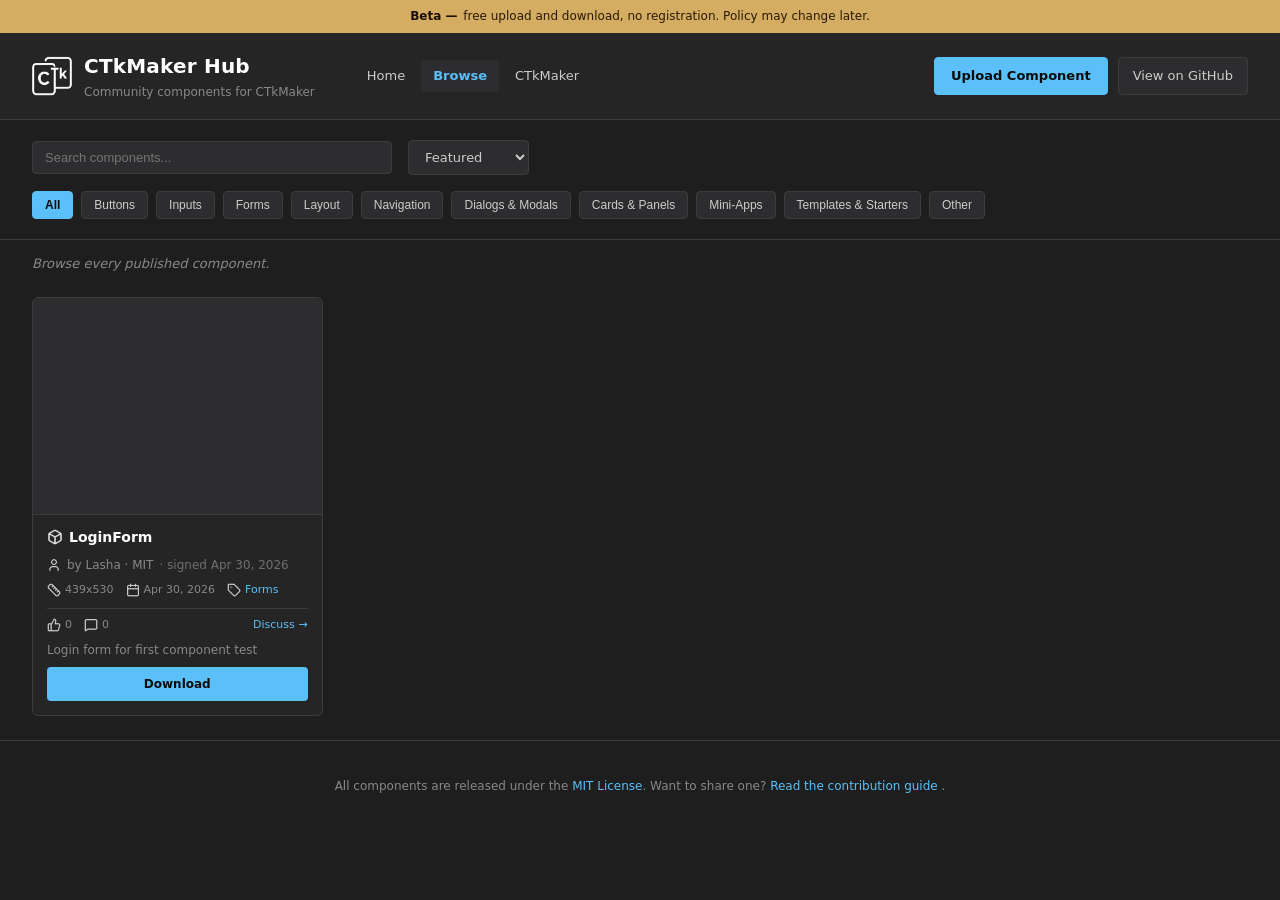
==== library.html @ c9aef4af "Add landing page with hero, carousel, and program info Move component browser to library.html. The n" ====
<!doctype html>
<html lang="en">
<head>
  <meta charset="utf-8" />
  <meta name="viewport" content="width=device-width, initial-scale=1" />
  <title>Browse Components — CTkMaker Hub</title>
  <link rel="icon" type="image/png" href="assets/icon.png" />
  <link rel="stylesheet" href="style.css" />
</head>
<body>
  <div class="notice" role="status">
    <strong>Beta —</strong> free upload and download, no registration. Policy may change later.
  </div>

  <header class="topbar">
    <a class="brand" href="index.html">
      <img src="assets/logo.png" alt="" class="brand-logo" />
      <div class="brand-text">
        <h1>CTkMaker Hub</h1>
        <p class="tagline">Community components for CTkMaker</p>
      </div>
    </a>
    <nav class="topnav">
      <a href="index.html">Home</a>
      <a href="library.html" class="active">Browse</a>
      <a href="https://github.com/kandelucky/ctk_maker" target="_blank" rel="noopener">CTkMaker</a>
    </nav>
    <div class="topbar-actions">
      <a class="upload-btn" href="https://github.com/kandelucky/ctk_maker/discussions/new?category=components" target="_blank" rel="noopener">
        Upload Component
      </a>
      <a class="github-link" href="https://github.com/kandelucky/ctkMaker-component-library" target="_blank" rel="noopener">
        View on GitHub
      </a>
    </div>
  </header>

  <section class="controls">
    <input
      id="search"
      class="search"
      type="text"
      placeholder="Search components..."
      autocomplete="off"
    />
    <select id="sort" class="sort" aria-label="Sort components">
      <option value="featured">Featured</option>
      <option value="newest">Newest</option>
      <option value="name">Name (A-Z)</option>
    </select>
    <div id="categories" class="categories"></div>
  </section>

  <p id="category-desc" class="category-desc"></p>

  <main id="grid" class="grid" aria-busy="true">
    <p class="loading">Loading components...</p>
  </main>

  <div id="lightbox" class="lightbox" hidden>
    <img id="lightbox-img" alt="" />
    <button id="lightbox-close" class="lightbox-close" aria-label="Close">×</button>
  </div>

  <footer class="footer">
    <p>
      All components are released under the
      <a href="https://github.com/kandelucky/ctkMaker-component-library/blob/main/LICENSE" target="_blank" rel="noopener">MIT License</a>.
      Want to share one?
      <a href="https://github.com/kandelucky/ctkMaker-component-library/blob/main/CONTRIBUTING.md" target="_blank" rel="noopener">
        Read the contribution guide
      </a>.
    </p>
  </footer>

  <script src="script.js"></script>
</body>
</html>
---- style.css ----
/* CTkMaker Hub — dark theme matching the builder's chrome. */

:root {
  --bg: #1e1e1e;
  --panel: #252526;
  --panel-2: #2d2d30;
  --border: #3c3c3c;
  --text: #cccccc;
  --text-muted: #888888;
  --text-strong: #ffffff;
  --accent: #5bc0f8;
  --accent-hover: #7dd3fc;
  --tag: #094771;
  --tag-text: #ffffff;
}

* { box-sizing: border-box; }

html, body {
  margin: 0;
  padding: 0;
  background: var(--bg);
  color: var(--text);
  font-family: "Segoe UI", system-ui, -apple-system, sans-serif;
  font-size: 14px;
  line-height: 1.5;
}

a {
  color: var(--accent);
  text-decoration: none;
}
a:hover { color: var(--accent-hover); }

.topbar {
  display: flex;
  align-items: center;
  gap: 24px;
  padding: 18px 32px;
  border-bottom: 1px solid var(--border);
  background: var(--panel);
}

.brand {
  display: flex;
  align-items: center;
  gap: 12px;
  text-decoration: none;
  color: inherit;
}
.brand:hover .brand-text h1 { color: var(--accent); }

.brand-logo {
  width: 40px;
  height: 40px;
  flex-shrink: 0;
}

.brand-text h1 {
  margin: 0;
  font-size: 20px;
  font-weight: 600;
  color: var(--text-strong);
  letter-spacing: 0.2px;
  transition: color 0.15s ease;
}

.brand-text .tagline {
  margin: 2px 0 0 0;
  font-size: 12px;
  color: var(--text-muted);
}

.topnav {
  display: flex;
  gap: 4px;
  margin-left: 16px;
}
.topnav a {
  padding: 6px 12px;
  border-radius: 4px;
  font-size: 13px;
  color: var(--text);
}
.topnav a:hover {
  background: var(--panel-2);
  color: var(--text-strong);
}
.topnav a.active {
  background: var(--panel-2);
  color: var(--accent);
  font-weight: 600;
}

.topbar-actions {
  display: flex;
  gap: 10px;
  align-items: center;
  margin-left: auto;
}

@media (max-width: 800px) {
  .topbar { flex-wrap: wrap; gap: 12px; padding: 14px 20px; }
  .topnav { margin-left: 0; }
  .topbar-actions { margin-left: 0; }
}

.github-link {
  padding: 8px 14px;
  border: 1px solid var(--border);
  border-radius: 4px;
  font-size: 13px;
  color: var(--text);
  background: var(--panel-2);
}
.github-link:hover {
  background: var(--border);
  color: var(--text-strong);
}

.upload-btn {
  padding: 8px 16px;
  background: var(--accent);
  border: 1px solid var(--accent);
  border-radius: 4px;
  font-size: 13px;
  font-weight: 600;
  color: #0a0a0a;
}
.upload-btn:hover {
  background: var(--accent-hover);
  border-color: var(--accent-hover);
  color: #0a0a0a;
}

.notice {
  margin: 0;
  padding: 8px 32px;
  background: #d4ac62;
  color: #2a1a05;
  font-size: 12px;
  line-height: 1.4;
  text-align: center;
}
.notice strong {
  color: #1a0f00;
  margin-right: 2px;
}

.controls {
  display: flex;
  gap: 16px;
  align-items: center;
  flex-wrap: wrap;
  padding: 20px 32px;
  border-bottom: 1px solid var(--border);
}

.search {
  flex: 1 1 240px;
  min-width: 240px;
  max-width: 360px;
  padding: 8px 12px;
  background: var(--panel-2);
  border: 1px solid var(--border);
  border-radius: 4px;
  color: var(--text);
  font-size: 13px;
  outline: none;
}
.search:focus {
  border-color: var(--accent);
}

.sort {
  padding: 8px 12px;
  background: var(--panel-2);
  border: 1px solid var(--border);
  border-radius: 4px;
  color: var(--text);
  font-size: 13px;
  font-family: inherit;
  outline: none;
  cursor: pointer;
}
.sort:focus { border-color: var(--accent); }

.categories {
  display: flex;
  gap: 8px;
  flex-wrap: wrap;
}

.cat-btn {
  padding: 6px 12px;
  background: var(--panel-2);
  border: 1px solid var(--border);
  border-radius: 4px;
  color: var(--text);
  font-size: 12px;
  cursor: pointer;
  text-transform: capitalize;
}
.cat-btn:hover { background: var(--border); }
.cat-btn.active {
  background: var(--accent);
  border-color: var(--accent);
  color: #0a0a0a;
  font-weight: 600;
}

.category-desc {
  margin: 0;
  padding: 14px 32px 0 32px;
  color: var(--text-muted);
  font-size: 13px;
  line-height: 1.5;
  font-style: italic;
}

.grid {
  display: grid;
  grid-template-columns: repeat(auto-fill, minmax(260px, 1fr));
  gap: 18px;
  padding: 24px 32px;
}

.loading, .empty {
  grid-column: 1 / -1;
  text-align: center;
  color: var(--text-muted);
  padding: 60px 0;
  font-size: 14px;
}

.card {
  background: var(--panel);
  border: 1px solid var(--border);
  border-radius: 6px;
  overflow: hidden;
  display: flex;
  flex-direction: column;
  transition: border-color 0.15s ease;
}
.card:hover {
  border-color: var(--accent);
}

.card .preview {
  width: 100%;
  aspect-ratio: 4 / 3;
  background-color: var(--panel-2);
  display: flex;
  align-items: center;
  justify-content: center;
  color: var(--text-muted);
  font-size: 12px;
  border-bottom: 1px solid var(--border);
  /* "contain" keeps the whole screenshot visible — submitters use a
     mix of aspect ratios, and "cover" was clipping vertical UIs.
     Padding may show on extreme ratios, that's the trade-off. */
  background-size: contain;
  background-position: center;
  background-repeat: no-repeat;
  cursor: zoom-in;
}
.card .preview[data-empty="true"] {
  cursor: default;
}

.lightbox {
  position: fixed;
  inset: 0;
  background: rgba(0, 0, 0, 0.85);
  z-index: 1000;
  display: flex;
  align-items: center;
  justify-content: center;
  padding: 32px;
  cursor: zoom-out;
}
.lightbox[hidden] { display: none; }
.lightbox img {
  max-width: 100%;
  max-height: 100%;
  object-fit: contain;
  border-radius: 6px;
  box-shadow: 0 8px 32px rgba(0, 0, 0, 0.6);
}
.lightbox-close {
  position: absolute;
  top: 16px;
  right: 20px;
  background: transparent;
  border: none;
  color: #fff;
  font-size: 32px;
  cursor: pointer;
  line-height: 1;
  padding: 8px 12px;
  opacity: 0.8;
}
.lightbox-close:hover { opacity: 1; }

.card .body {
  padding: 12px 14px 14px 14px;
  flex: 1;
  display: flex;
  flex-direction: column;
  gap: 8px;
}

.card .name {
  font-size: 14px;
  font-weight: 600;
  color: var(--text-strong);
  margin: 0;
  display: flex;
  align-items: center;
  gap: 6px;
}

.card .author-row {
  display: flex;
  align-items: center;
  gap: 6px;
  font-size: 12px;
  color: var(--text-muted);
  flex-wrap: wrap;
}

.card .license-sig {
  color: var(--text-muted);
  opacity: 0.75;
}

.card .details {
  display: flex;
  align-items: center;
  gap: 12px;
  flex-wrap: wrap;
  font-size: 11px;
  color: var(--text-muted);
}

.card .detail {
  display: inline-flex;
  align-items: center;
  gap: 4px;
}
.card .detail.tag {
  text-transform: capitalize;
  color: var(--accent);
}

.card .details.social {
  border-top: 1px solid var(--border);
  padding-top: 8px;
  margin-top: 2px;
}

.card .discuss-link {
  margin-left: auto;
  color: var(--accent);
}
.card .discuss-link:hover { color: var(--accent-hover); }

.card .icon {
  width: 14px;
  height: 14px;
  opacity: 0.75;
  flex-shrink: 0;
}
.card .name .icon { width: 16px; height: 16px; opacity: 0.9; }

.card .description {
  margin: 0;
  font-size: 12px;
  color: var(--text-muted);
  line-height: 1.45;
  /* Clamp to 3 lines so cards stay even-height. */
  display: -webkit-box;
  -webkit-line-clamp: 3;
  -webkit-box-orient: vertical;
  overflow: hidden;
}

.card .download {
  margin-top: auto;
  padding: 8px 12px;
  background: var(--accent);
  color: #0a0a0a;
  border: none;
  border-radius: 4px;
  font-size: 12px;
  font-weight: 600;
  cursor: pointer;
  text-align: center;
}
.card .download:hover { background: var(--accent-hover); }

.footer {
  padding: 24px 32px;
  border-top: 1px solid var(--border);
  text-align: center;
  color: var(--text-muted);
  font-size: 12px;
}

/* ---------- Landing page ---------- */

.hero {
  display: grid;
  grid-template-columns: 1fr 1.1fr;
  gap: 48px;
  align-items: center;
  padding: 64px 32px 56px 32px;
  border-bottom: 1px solid var(--border);
}

.hero-text h2 {
  margin: 0 0 16px 0;
  font-size: 38px;
  line-height: 1.15;
  font-weight: 700;
  color: var(--text-strong);
  letter-spacing: -0.5px;
}

.hero-sub {
  margin: 0 0 28px 0;
  font-size: 15px;
  line-height: 1.6;
  color: var(--text);
  max-width: 520px;
}

.hero-cta {
  display: flex;
  gap: 12px;
  flex-wrap: wrap;
}

.cta {
  padding: 12px 22px;
  border-radius: 6px;
  font-size: 14px;
  font-weight: 600;
  border: 1px solid transparent;
}
.cta.primary {
  background: var(--accent);
  color: #0a0a0a;
  border-color: var(--accent);
}
.cta.primary:hover {
  background: var(--accent-hover);
  border-color: var(--accent-hover);
  color: #0a0a0a;
}
.cta.secondary {
  background: var(--panel-2);
  color: var(--text-strong);
  border-color: var(--border);
}
.cta.secondary:hover {
  background: var(--panel);
  border-color: var(--accent);
  color: var(--accent);
}

.hero-media {
  position: relative;
}

.carousel {
  position: relative;
  background: var(--panel);
  border: 1px solid var(--border);
  border-radius: 8px;
  overflow: hidden;
  aspect-ratio: 16 / 10;
}

.carousel-track {
  position: relative;
  width: 100%;
  height: 100%;
}

.carousel-slide {
  position: absolute;
  inset: 0;
  width: 100%;
  height: 100%;
  object-fit: contain;
  background: var(--panel-2);
  opacity: 0;
  transition: opacity 0.4s ease;
}
.carousel-slide.active { opacity: 1; }

.carousel-nav {
  position: absolute;
  top: 50%;
  transform: translateY(-50%);
  background: rgba(0, 0, 0, 0.55);
  color: #fff;
  border: none;
  width: 36px;
  height: 36px;
  border-radius: 50%;
  font-size: 22px;
  line-height: 1;
  cursor: pointer;
  z-index: 2;
  display: flex;
  align-items: center;
  justify-content: center;
}
.carousel-nav:hover { background: rgba(0, 0, 0, 0.8); }
.carousel-nav.prev { left: 10px; }
.carousel-nav.next { right: 10px; }

.carousel-dots {
  position: absolute;
  bottom: 12px;
  left: 0;
  right: 0;
  display: flex;
  justify-content: center;
  gap: 6px;
  z-index: 2;
}

.carousel-dot {
  width: 8px;
  height: 8px;
  border-radius: 50%;
  background: rgba(255, 255, 255, 0.4);
  border: none;
  cursor: pointer;
  padding: 0;
  transition: background 0.15s ease;
}
.carousel-dot:hover { background: rgba(255, 255, 255, 0.7); }
.carousel-dot.active { background: var(--accent); }

.section {
  padding: 56px 32px;
  border-bottom: 1px solid var(--border);
  max-width: 1100px;
  margin: 0 auto;
}
.section-alt {
  background: var(--panel);
  max-width: none;
  margin: 0;
}

.section-title {
  margin: 0 0 12px 0;
  font-size: 24px;
  font-weight: 600;
  color: var(--text-strong);
}

.section-lead {
  margin: 0 0 28px 0;
  font-size: 14px;
  line-height: 1.65;
  color: var(--text);
  max-width: 720px;
}
.section-lead code,
.feature p code {
  background: var(--panel-2);
  padding: 1px 6px;
  border-radius: 3px;
  font-size: 12px;
  border: 1px solid var(--border);
}

.feature-grid {
  display: grid;
  grid-template-columns: repeat(auto-fill, minmax(260px, 1fr));
  gap: 16px;
}

.feature {
  padding: 18px 20px;
  background: var(--panel);
  border: 1px solid var(--border);
  border-radius: 6px;
}
.section-alt .feature { background: var(--panel-2); }

.feature h4 {
  margin: 0 0 6px 0;
  font-size: 14px;
  font-weight: 600;
  color: var(--text-strong);
}
.feature p {
  margin: 0;
  font-size: 13px;
  line-height: 1.5;
  color: var(--text-muted);
}

.video-wrap {
  position: relative;
  max-width: 900px;
  margin: 0 auto;
  aspect-ratio: 16 / 9;
  background: #000;
  border: 1px solid var(--border);
  border-radius: 8px;
  overflow: hidden;
}
.video-wrap iframe {
  position: absolute;
  inset: 0;
  width: 100%;
  height: 100%;
  border: 0;
}
.video-note {
  margin: 12px 0 0 0;
  text-align: center;
  font-size: 12px;
  color: var(--text-muted);
  font-style: italic;
}

.hub-row {
  display: grid;
  grid-template-columns: repeat(auto-fit, minmax(280px, 1fr));
  gap: 16px;
}

.hub-card {
  display: block;
  padding: 22px 24px;
  background: var(--panel);
  border: 1px solid var(--border);
  border-radius: 8px;
  color: inherit;
  transition: border-color 0.15s ease, transform 0.15s ease;
}
.hub-card:hover {
  border-color: var(--accent);
  transform: translateY(-2px);
}

.hub-card h4 {
  margin: 0 0 6px 0;
  font-size: 16px;
  font-weight: 600;
  color: var(--accent);
}
.hub-card p {
  margin: 0;
  font-size: 13px;
  line-height: 1.5;
  color: var(--text-muted);
}

.steps {
  margin: 0 0 24px 0;
  padding: 0 0 0 24px;
  display: flex;
  flex-direction: column;
  gap: 14px;
  max-width: 720px;
}
.steps li {
  font-size: 14px;
  line-height: 1.6;
  color: var(--text);
}
.steps li strong {
  color: var(--text-strong);
}

.steps-foot {
  margin: 0;
  font-size: 13px;
  color: var(--text-muted);
  max-width: 720px;
}

@media (max-width: 800px) {
  .hero {
    grid-template-columns: 1fr;
    gap: 32px;
    padding: 40px 20px;
  }
  .hero-text h2 { font-size: 28px; }
  .section { padding: 40px 20px; }
}
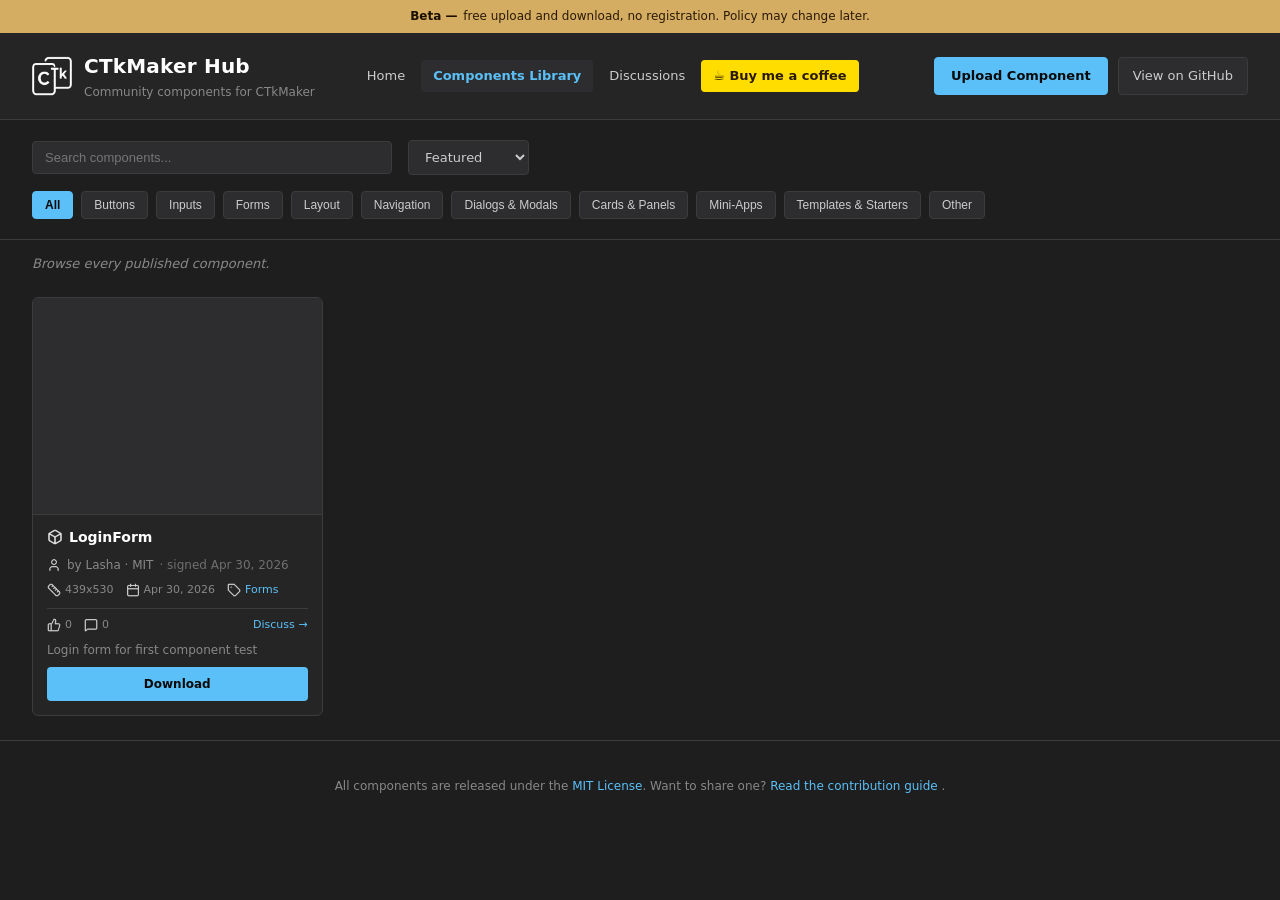
==== commit 92ba7f7e: "Rename nav items and add Buy me a coffee link Browse -> Components Library, CTkMaker -> Discussions " ====
--- a/library.html
+++ b/library.html
@@ -22,8 +22,9 @@
     </a>
     <nav class="topnav">
       <a href="index.html">Home</a>
-      <a href="library.html" class="active">Browse</a>
-      <a href="https://github.com/kandelucky/ctk_maker" target="_blank" rel="noopener">CTkMaker</a>
+      <a href="library.html" class="active">Components Library</a>
+      <a href="https://github.com/kandelucky/ctk_maker/discussions" target="_blank" rel="noopener">Discussions</a>
+      <a href="https://buymeacoffee.com/kandelucky_dev" target="_blank" rel="noopener" class="coffee-link">☕ Buy me a coffee</a>
     </nav>
     <div class="topbar-actions">
       <a class="upload-btn" href="https://github.com/kandelucky/ctk_maker/discussions/new?category=components" target="_blank" rel="noopener">
--- a/style.css
+++ b/style.css
@@ -90,6 +90,15 @@
   background: var(--panel-2);
   color: var(--accent);
   font-weight: 600;
+}
+.topnav a.coffee-link {
+  background: #ffdd00;
+  color: #2a1a05;
+  font-weight: 600;
+}
+.topnav a.coffee-link:hover {
+  background: #ffe43a;
+  color: #2a1a05;
 }
 
 .topbar-actions {
@@ -558,6 +567,20 @@
   margin: 0;
 }
 
+.section-cta {
+  background: linear-gradient(180deg, rgba(91, 192, 248, 0.06), transparent);
+  border-left: 3px solid var(--accent);
+  padding-left: 29px;
+}
+.section-cta .cta-card {
+  border-color: var(--accent);
+  background: var(--panel);
+}
+.section-cta .cta-card:hover {
+  background: var(--panel-2);
+  border-color: var(--accent-hover);
+}
+
 .section-title {
   margin: 0 0 12px 0;
   font-size: 24px;
